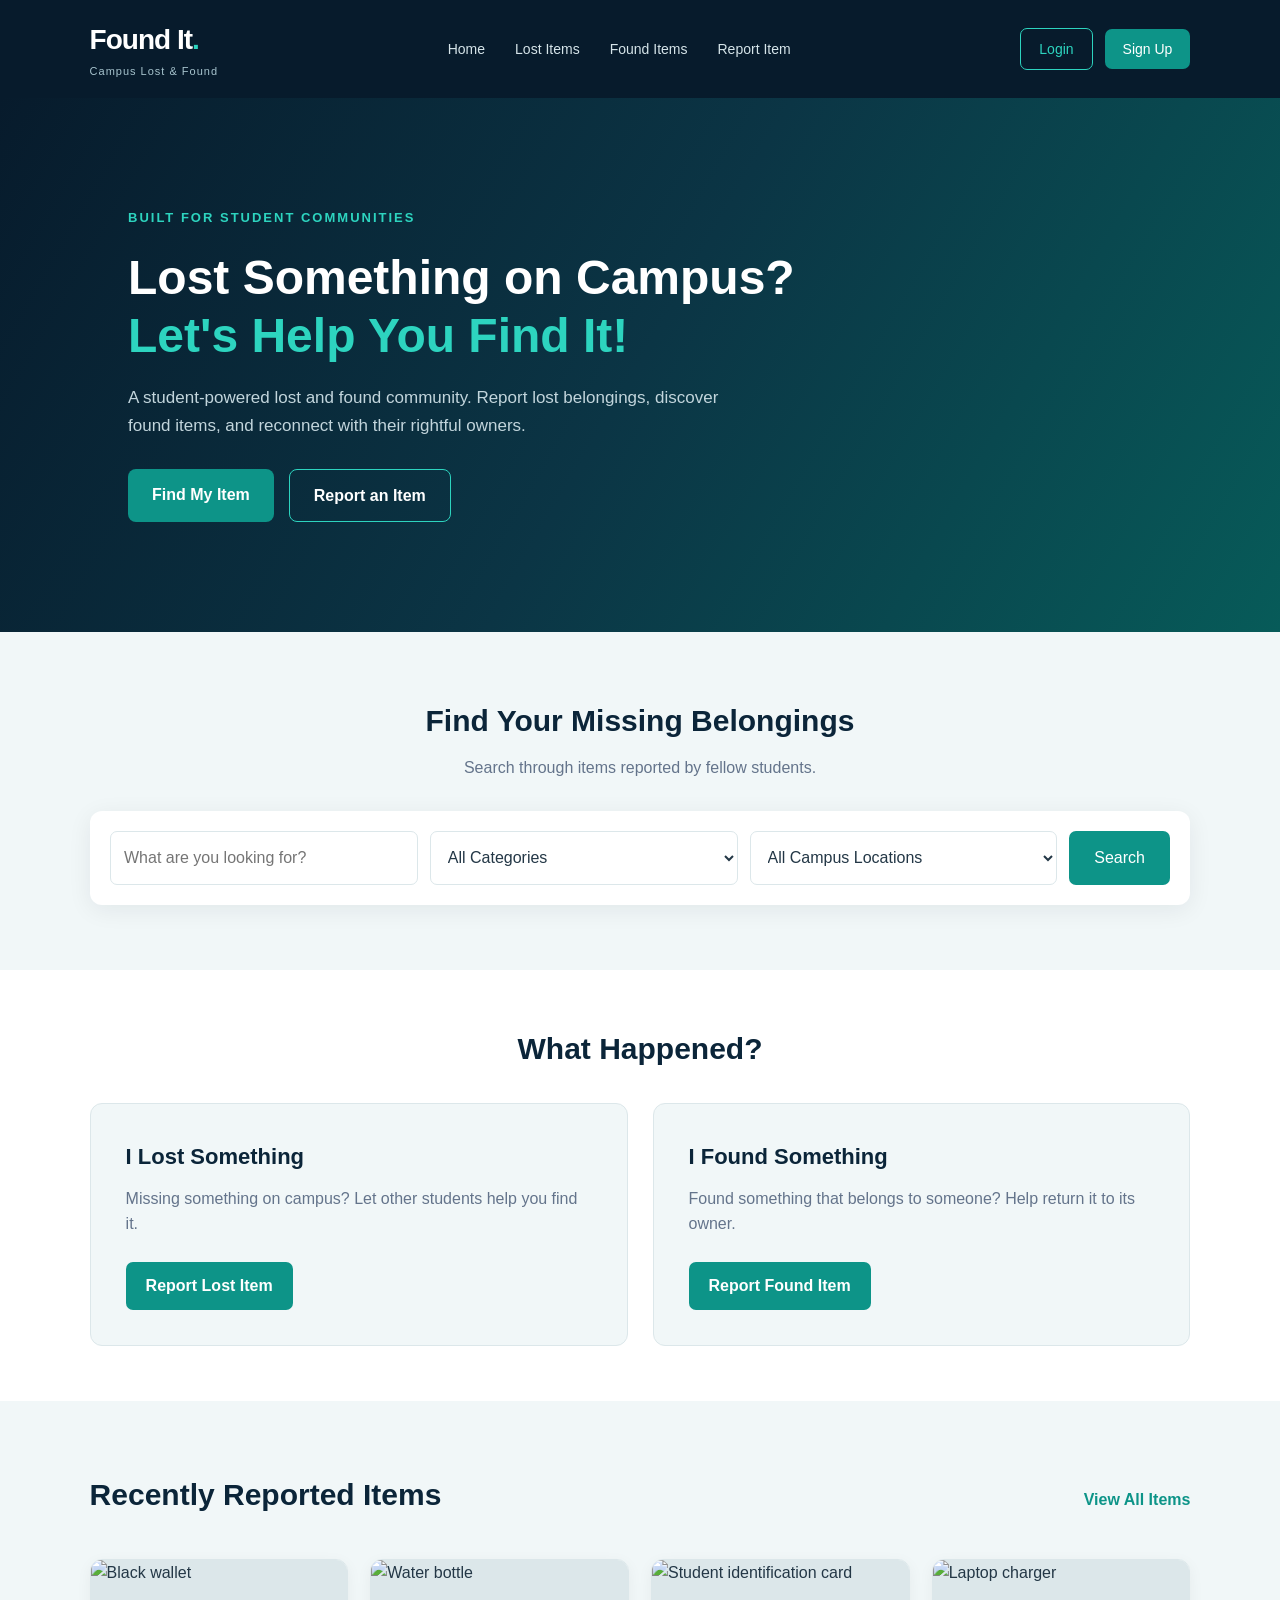
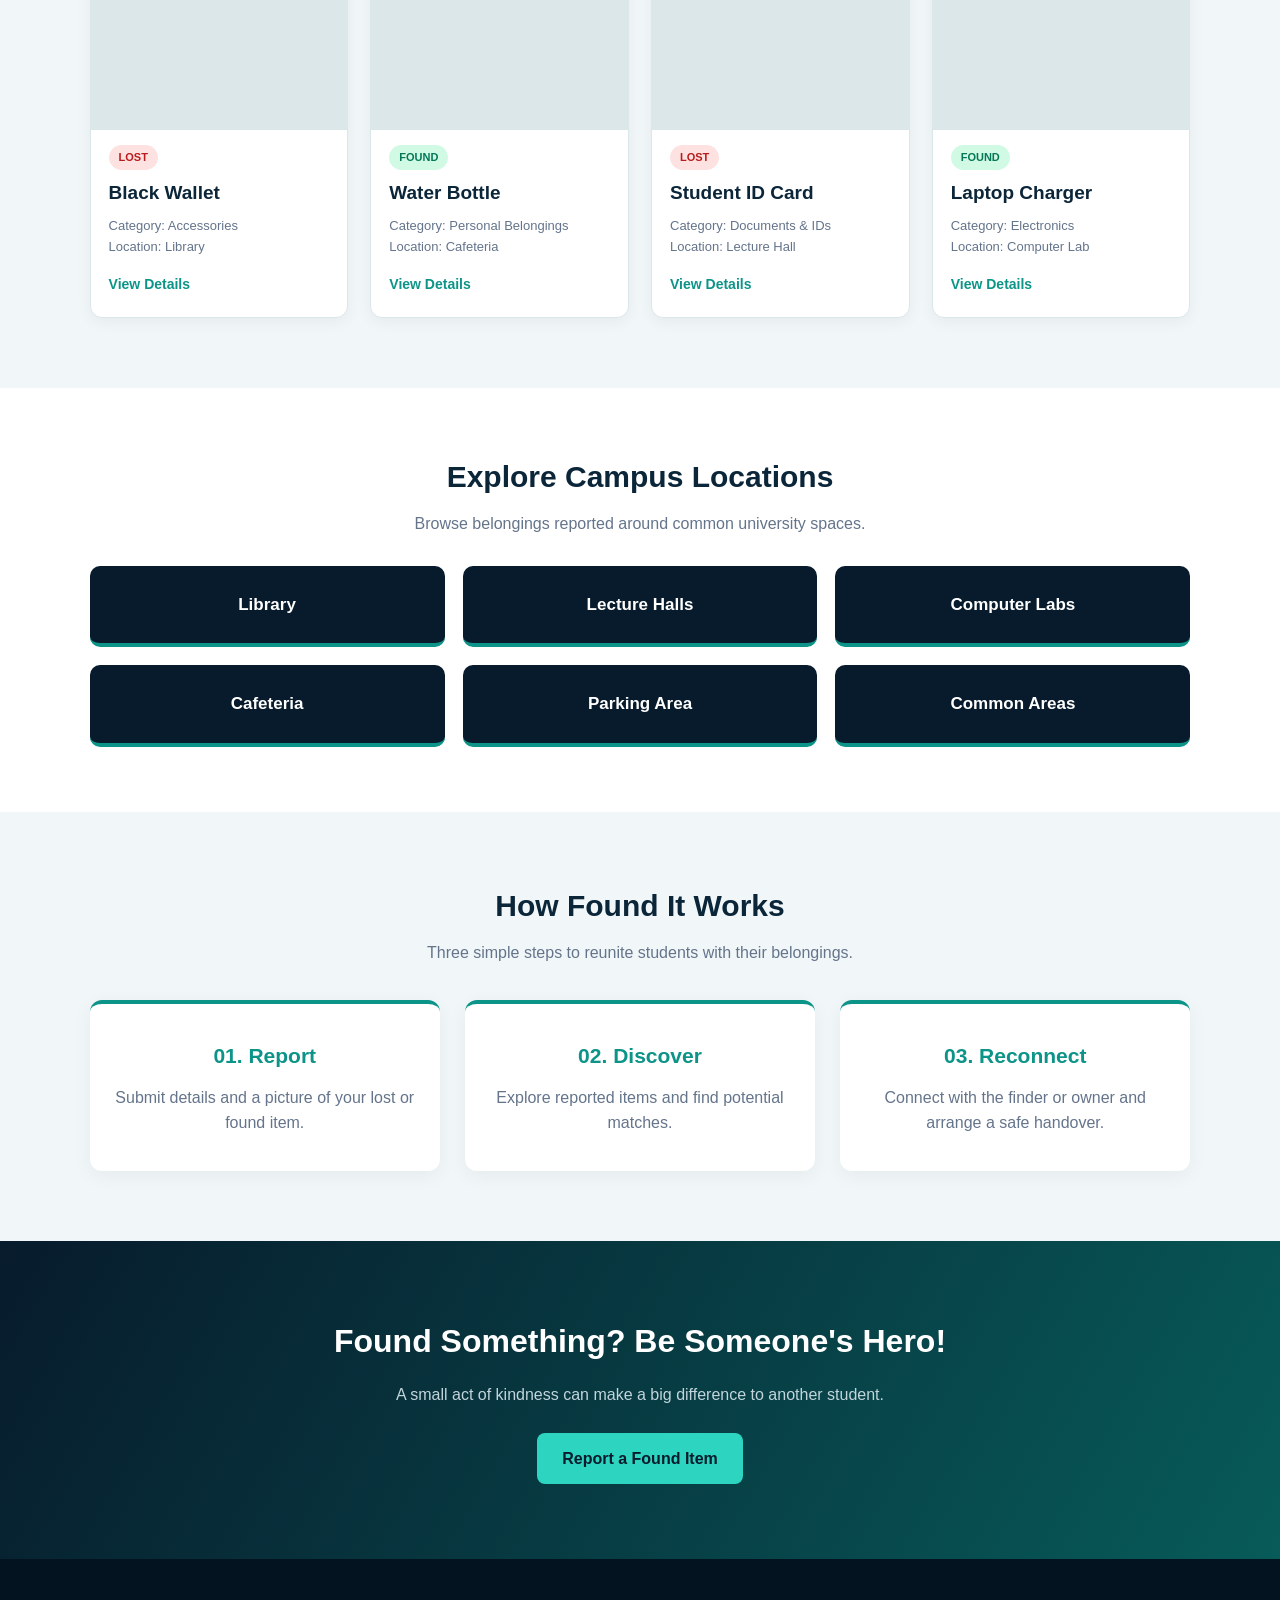
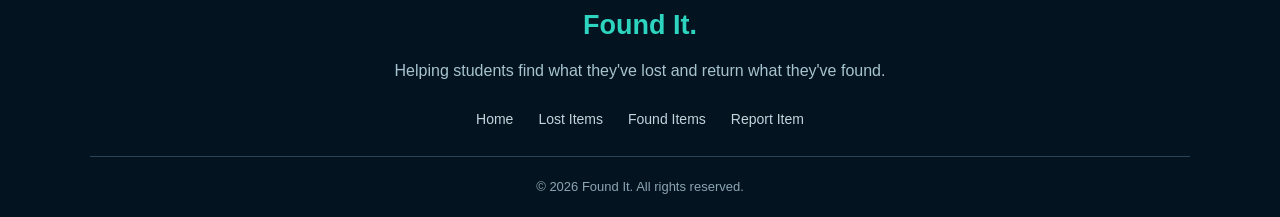
==== index.html @ b078bde7 "Create Found It homepage with HTML and CSS" ====
<!DOCTYPE html>
<html lang="en">
    <link rel="stylesheet" href="style.css">

<head>
    <meta charset="UTF-8">
    <meta name="viewport" content="width=device-width, initial-scale=1.0">

    <title>Found It | Campus Lost & Found</title>

    <meta name="description"
        content="A student-powered campus lost and found platform. Report lost belongings, discover found items, and reconnect with their owners.">

    <link rel="stylesheet" href="css/style.css">
</head>

<body>

    

    <header class="header">

        <div class="logo">
            <h1>Found It<span>.</span></h1>
            <p>Campus Lost & Found</p>
        </div>

        <nav class="navbar">
            <ul>
                <li><a href="index.html">Home</a></li>
                <li><a href="lost-items.html">Lost Items</a></li>
                <li><a href="found-items.html">Found Items</a></li>
                <li><a href="report-item.html">Report Item</a></li>
            </ul>
        </nav>

        <div class="auth-buttons">
            <a href="login.html">Login</a>
            <a href="login.html">Sign Up</a>
        </div>

    </header>



    <main>

        <!-- HERO SECTION -->

        <section class="hero">

            <div class="hero-content">

                <p class="hero-tagline">
                    BUILT FOR STUDENT COMMUNITIES
                </p>

                <h2>
                    Lost Something on Campus?
                    <span>Let's Help You Find It!</span>
                </h2>

                <p>
                    A student-powered lost and found community.
                    Report lost belongings, discover found items,
                    and reconnect with their rightful owners.
                </p>

                <div class="hero-buttons">

                    <a href="lost-items.html">
                        Find My Item
                    </a>

                    <a href="report-item.html">
                        Report an Item
                    </a>

                </div>

            </div>

        </section>


        <!-- === SEARCH SECTION =====-->

        <section class="search-section">

            <h2>Find Your Missing Belongings</h2>

            <p>
                Search through items reported by fellow students.
            </p>

            <form class="search-form">

                <input
                    type="text"
                    name="item"
                    placeholder="What are you looking for?"
                >

                <select name="category">

                    <option value="">All Categories</option>
                    <option value="electronics">Electronics</option>
                    <option value="documents">Documents & IDs</option>
                    <option value="accessories">Accessories</option>
                    <option value="books">Books & Stationery</option>
                    <option value="personal">Personal Belongings</option>
                    <option value="other">Other</option>

                </select>

                <select name="location">

                    <option value="">All Campus Locations</option>
                    <option value="library">Library</option>
                    <option value="classroom">Lecture Hall</option>
                    <option value="lab">Computer Lab</option>
                    <option value="cafeteria">Cafeteria</option>
                    <option value="parking">Parking Area</option>
                    <option value="other">Other</option>

                </select>

                <button type="submit">
                    Search
                </button>

            </form>

        </section>


        <!-- ========= ACTIONS ================= -->

        <section class="quick-actions">

            <h2>What Happened?</h2>

            <div class="action-container">

                <article class="action-card">

                    <h3>I Lost Something</h3>

                    <p>
                        Missing something on campus?
                        Let other students help you find it.
                    </p>

                    <a href="report-item.html?type=lost">
                        Report Lost Item
                    </a>

                </article>


                <article class="action-card">

                    <h3>I Found Something</h3>

                    <p>
                        Found something that belongs to someone?
                        Help return it to its owner.
                    </p>

                    <a href="report-item.html?type=found">
                        Report Found Item
                    </a>

                </article>

            </div>

        </section>


        <!-- ================= RECENT ITEMS ================= -->

        <section class="recent-items">

            <div class="section-heading">

                <h2>Recently Reported Items</h2>

                <a href="lost-items.html">
                    View All Items
                </a>

            </div>


            <div class="item-container">

                <!-- ITEM 1 -->

                <article class="item-card">

                    <img
                        src="images/wallet.jpg"
                        alt="Black wallet"
                    >

                    <p class="item-status lost">
                        LOST
                    </p>

                    <h3>Black Wallet</h3>

                    <p>Category: Accessories</p>

                    <p>Location: Library</p>

                    <a href="item-details.html">
                        View Details
                    </a>

                </article>


                <!-- ITEM 2 -->

                <article class="item-card">

                    <img
                        src="images/bottle.jpg"
                        alt="Water bottle"
                    >

                    <p class="item-status found">
                        FOUND
                    </p>

                    <h3>Water Bottle</h3>

                    <p>Category: Personal Belongings</p>

                    <p>Location: Cafeteria</p>

                    <a href="item-details.html">
                        View Details
                    </a>

                </article>


                <!-- ITEM 3 -->

                <article class="item-card">

                    <img
                        src="images/id-card.jpg"
                        alt="Student identification card"
                    >

                    <p class="item-status lost">
                        LOST
                    </p>

                    <h3>Student ID Card</h3>

                    <p>Category: Documents & IDs</p>

                    <p>Location: Lecture Hall</p>

                    <a href="item-details.html">
                        View Details
                    </a>

                </article>


                <!-- ITEM 4 -->

                <article class="item-card">

                    <img
                        src="images/charger.jpg"
                        alt="Laptop charger"
                    >

                    <p class="item-status found">
                        FOUND
                    </p>

                    <h3>Laptop Charger</h3>

                    <p>Category: Electronics</p>

                    <p>Location: Computer Lab</p>

                    <a href="item-details.html">
                        View Details
                    </a>

                </article>

            </div>

        </section>


        <!-- ================= CAMPUS LOCATIONS ================= -->

        <section class="campus-locations">

            <h2>Explore Campus Locations</h2>

            <p>
                Browse belongings reported around common
                university spaces.
            </p>

            <div class="location-container">

                <article>
                    <h3>Library</h3>
                </article>

                <article>
                    <h3>Lecture Halls</h3>
                </article>

                <article>
                    <h3>Computer Labs</h3>
                </article>

                <article>
                    <h3>Cafeteria</h3>
                </article>

                <article>
                    <h3>Parking Area</h3>
                </article>

                <article>
                    <h3>Common Areas</h3>
                </article>

            </div>

        </section>


    

        <section class="how-it-works">

            <h2>How Found It Works</h2>

            <p>
                Three simple steps to reunite students
                with their belongings.
            </p>

            <div class="steps-container">

                <article class="step">

                    <h3>01. Report</h3>

                    <p>
                        Submit details and a picture
                        of your lost or found item.
                    </p>

                </article>


                <article class="step">

                    <h3>02. Discover</h3>

                    <p>
                        Explore reported items and
                        find potential matches.
                    </p>

                </article>


                <article class="step">

                    <h3>03. Reconnect</h3>

                    <p>
                        Connect with the finder or owner
                        and arrange a safe handover.
                    </p>

                </article>

            </div>

        </section>


        <!-- ================= CALL TO ACTION ================= -->

        <section class="cta">

            <h2>Found Something? Be Someone's Hero!</h2>

            <p>
                A small act of kindness can make
                a big difference to another student.
            </p>

            <a href="report-item.html?type=found">
                Report a Found Item
            </a>

        </section>

    </main>


    <!-- ================= FOOTER ================= -->

    <footer class="footer">

        <div class="footer-content">

            <h2>Found It.</h2>

            <p>
                Helping students find what they've lost
                and return what they've found.
            </p>

        </div>

        <div class="footer-links">

            <a href="index.html">Home</a>
            <a href="lost-items.html">Lost Items</a>
            <a href="found-items.html">Found Items</a>
            <a href="report-item.html">Report Item</a>

        </div>

        <p class="copyright">
            &copy; 2026 Found It. All rights reserved.
        </p>

    </footer>


</body>
</html>
---- style.css ----
* {
    margin: 0;
    padding: 0;
    box-sizing: border-box;
}

/*here i define the varaibles i will use*/

:root {
    --midnight: #071B2C;
    --navy: #0B2539;
    --teal: #0D9488;
    --teal-light: #2DD4BF;
    --background: #F1F7F8;
    --white: #FFFFFF;
    --text: #233746;
    --muted: #64748B;
    --border: #DCE7EA;
}

html {
    scroll-behavior: smooth;
}

body {
    font-family: Arial, Helvetica, sans-serif;
    background-color: var(--background);
    color: var(--text);
    line-height: 1.6;
}

a {
    text-decoration: none;
    color: inherit;
}

button,
input,
select {
    font: inherit;
}

button,
a {
    transition: 0.3s ease;
}


/* ==============================
   2. HEADER
================================ */

.header {
    background-color: var(--midnight);
    color: var(--white);

    display: flex;
    justify-content: space-between;
    align-items: center;

    padding: 18px 7%;
    gap: 25px;
}

.logo h1 {
    font-size: 28px;
    font-weight: 800;
    letter-spacing: -1px;
}

.logo h1 span {
    color: var(--teal-light);
}

.logo p {
    font-size: 11px;
    color: #A7C4CE;
    letter-spacing: 1px;
}

.navbar ul {
    display: flex;
    list-style: none;
    gap: 30px;
}

.navbar a {
    color: #D5E4E9;
    font-size: 14px;
}

.navbar a:hover {
    color: var(--teal-light);
}

.auth-buttons {
    display: flex;
    gap: 12px;
    align-items: center;
}

.auth-buttons a {
    padding: 9px 18px;
    border-radius: 7px;
    font-size: 14px;
}

.auth-buttons a:first-child {
    border: 1px solid var(--teal-light);
    color: var(--teal-light);
}

.auth-buttons a:last-child {
    background-color: var(--teal);
    color: var(--white);
}

.auth-buttons a:hover {
    transform: translateY(-2px);
}


/* ==============================
   3. HERO SECTION
================================ */

.hero {
    background: linear-gradient(
        120deg,
        #071B2C,
        #0B3545,
        #075B59
    );

    color: var(--white);

    padding: 110px 10%;
    min-height: 470px;

    display: flex;
    align-items: center;
}

.hero-content {
    max-width: 750px;
}

.hero-tagline {
    color: var(--teal-light);
    font-size: 13px;
    font-weight: bold;
    letter-spacing: 2px;
    margin-bottom: 20px;
}

.hero h2 {
    font-size: 48px;
    line-height: 1.2;
    margin-bottom: 20px;
}

.hero h2 span {
    color: var(--teal-light);
    display: block;
}

.hero-content > p:not(.hero-tagline) {
    color: #C2D5DC;
    font-size: 17px;
    max-width: 600px;
    margin-bottom: 30px;
}

.hero-buttons {
    display: flex;
    gap: 15px;
    flex-wrap: wrap;
}

.hero-buttons a {
    padding: 13px 24px;
    border-radius: 8px;
    font-weight: bold;
}

.hero-buttons a:first-child {
    background-color: var(--teal);
    color: var(--white);
}

.hero-buttons a:last-child {
    border: 1px solid var(--teal-light);
    color: var(--white);
}

.hero-buttons a:hover {
    transform: translateY(-3px);
}


/* ==============================
   4. SEARCH SECTION
================================ */

.search-section {
    padding: 65px 7%;
    text-align: center;
}

.search-section h2,
.quick-actions h2,
.recent-items h2,
.campus-locations h2,
.how-it-works h2 {
    color: var(--navy);
    font-size: 30px;
    margin-bottom: 10px;
}

.search-section > p,
.campus-locations > p,
.how-it-works > p {
    color: var(--muted);
    margin-bottom: 30px;
}

.search-form {
    background-color: var(--white);
    padding: 20px;

    border-radius: 12px;
    box-shadow: 0 5px 25px rgba(7, 27, 44, 0.07);

    display: flex;
    gap: 12px;
    max-width: 1100px;
    margin: auto;
}

.search-form input,
.search-form select {
    flex: 1;
    min-width: 0;
    padding: 13px;
    border: 1px solid var(--border);
    border-radius: 7px;
    outline: none;
    background-color: var(--white);
    color: var(--text);
}

.search-form input:focus,
.search-form select:focus {
    border-color: var(--teal);
}

.search-form button {
    background-color: var(--teal);
    color: var(--white);
    border: none;
    padding: 13px 25px;
    border-radius: 7px;
    cursor: pointer;
}

.search-form button:hover {
    background-color: #08766E;
}


/* ==============================
   5. QUICK ACTIONS
================================ */

.quick-actions {
    padding: 55px 7%;
    text-align: center;
    background-color: var(--white);
}

.action-container {
    display: grid;
    grid-template-columns: repeat(2, 1fr);
    gap: 25px;
    margin-top: 30px;
}

.action-card {
    background-color: #F1F7F8;
    border: 1px solid var(--border);
    border-radius: 12px;
    padding: 35px;
    text-align: left;
}

.action-card h3 {
    color: var(--navy);
    font-size: 22px;
    margin-bottom: 12px;
}

.action-card p {
    color: var(--muted);
    margin-bottom: 25px;
}

.action-card a {
    display: inline-block;
    background-color: var(--teal);
    color: var(--white);
    padding: 11px 20px;
    border-radius: 7px;
    font-weight: bold;
}

.action-card a:hover {
    background-color: #08766E;
}


/* ==============================
   6. RECENT ITEMS
================================ */

.recent-items {
    padding: 70px 7%;
}

.section-heading {
    display: flex;
    justify-content: space-between;
    align-items: center;
    margin-bottom: 30px;
    gap: 15px;
}

.section-heading a {
    color: var(--teal);
    font-weight: bold;
}

.section-heading a:hover {
    color: var(--navy);
}

.item-container {
    display: grid;
    grid-template-columns: repeat(4, 1fr);
    gap: 22px;
}

.item-card {
    background-color: var(--white);
    border-radius: 12px;
    overflow: hidden;

    border: 1px solid var(--border);
    box-shadow: 0 4px 15px rgba(7, 27, 44, 0.05);

    padding-bottom: 20px;
    transition: 0.3s ease;
}

.item-card:hover {
    transform: translateY(-6px);
    box-shadow: 0 10px 25px rgba(7, 27, 44, 0.12);
}

.item-card img {
    width: 100%;
    height: 170px;
    object-fit: cover;
    display: block;
    background-color: #DCE7EA;
}

.item-card h3 {
    color: var(--navy);
    font-size: 19px;
    padding: 0 18px;
    margin: 8px 0;
}

.item-card > p:not(.item-status) {
    color: var(--muted);
    font-size: 13px;
    padding: 0 18px;
}

.item-status {
    display: inline-block;
    font-size: 11px;
    font-weight: bold;
    margin: 15px 18px 0;
    padding: 4px 10px;
    border-radius: 20px;
}

.lost {
    color: #B91C1C;
    background-color: #FEE2E2;
}

.found {
    color: #047857;
    background-color: #D1FAE5;
}

.item-card > a {
    display: inline-block;
    margin: 15px 18px 0;
    color: var(--teal);
    font-weight: bold;
    font-size: 14px;
}

.item-card > a:hover {
    color: var(--navy);
}


/* ==============================
   7. CAMPUS LOCATIONS
================================ */

.campus-locations {
    background-color: var(--white);
    padding: 65px 7%;
    text-align: center;
}

.location-container {
    display: grid;
    grid-template-columns: repeat(3, 1fr);
    gap: 18px;
}

.location-container article {
    background-color: var(--midnight);
    color: var(--white);
    padding: 25px;
    border-radius: 10px;
    border-bottom: 4px solid var(--teal);
    transition: 0.3s ease;
}

.location-container article:hover {
    transform: translateY(-5px);
    background-color: var(--navy);
}

.location-container h3 {
    font-size: 17px;
}


/* ==============================
   8. HOW IT WORKS
================================ */

.how-it-works {
    padding: 70px 7%;
    text-align: center;
}

.steps-container {
    display: grid;
    grid-template-columns: repeat(3, 1fr);
    gap: 25px;
    margin-top: 35px;
}

.step {
    background-color: var(--white);
    padding: 35px 25px;
    border-radius: 12px;
    border-top: 4px solid var(--teal);
    box-shadow: 0 5px 20px rgba(7, 27, 44, 0.05);
}

.step h3 {
    color: var(--teal);
    font-size: 21px;
    margin-bottom: 12px;
}

.step p {
    color: var(--muted);
}


/* ==============================
   9. CALL TO ACTION
================================ */

.cta {
    background: linear-gradient(
        120deg,
        var(--midnight),
        #075B59
    );

    color: var(--white);
    padding: 75px 7%;
    text-align: center;
}

.cta h2 {
    font-size: 32px;
    margin-bottom: 15px;
}

.cta p {
    color: #C2D5DC;
    margin-bottom: 25px;
}

.cta a {
    display: inline-block;
    background-color: var(--teal-light);
    color: var(--midnight);
    font-weight: bold;
    padding: 13px 25px;
    border-radius: 8px;
}

.cta a:hover {
    background-color: var(--white);
    transform: translateY(-3px);
}


/* ==============================
   10. FOOTER
================================ */

.footer {
    background-color: #041320;
    color: var(--white);
    padding: 45px 7% 20px;
    text-align: center;
}

.footer-content h2 {
    color: var(--teal-light);
    font-size: 27px;
    margin-bottom: 10px;
}

.footer-content p {
    color: #A7C4CE;
}

.footer-links {
    display: flex;
    justify-content: center;
    flex-wrap: wrap;
    gap: 25px;
    margin: 25px 0;
}

.footer-links a {
    color: #C2D5DC;
    font-size: 14px;
}

.footer-links a:hover {
    color: var(--teal-light);
}

.copyright {
    border-top: 1px solid #254457;
    padding-top: 20px;
    color: #8CA5B1;
    font-size: 13px;
}


/* ==============================
   11. RESPONSIVE DESIGN
================================ */

@media (max-width: 1000px) {

    .header {
        flex-wrap: wrap;
    }

    .item-container {
        grid-template-columns: repeat(2, 1fr);
    }

    .search-form {
        flex-wrap: wrap;
    }

    .search-form input,
    .search-form select {
        flex-basis: 40%;
    }
}

@media (max-width: 650px) {

    .header {
        flex-direction: column;
        text-align: center;
    }

    .navbar ul {
        flex-wrap: wrap;
        justify-content: center;
        gap: 15px;
    }

    .hero {
        padding: 75px 7%;
    }

    .hero h2 {
        font-size: 34px;
    }

    .search-form {
        flex-direction: column;
    }

    .search-form input,
    .search-form select {
        width: 100%;
    }

    .action-container,
    .item-container,
    .location-container,
    .steps-container {
        grid-template-columns: 1fr;
    }

    .section-heading {
        flex-direction: column;
        align-items: flex-start;
    }

    .cta h2 {
        font-size: 25px;
    }

}
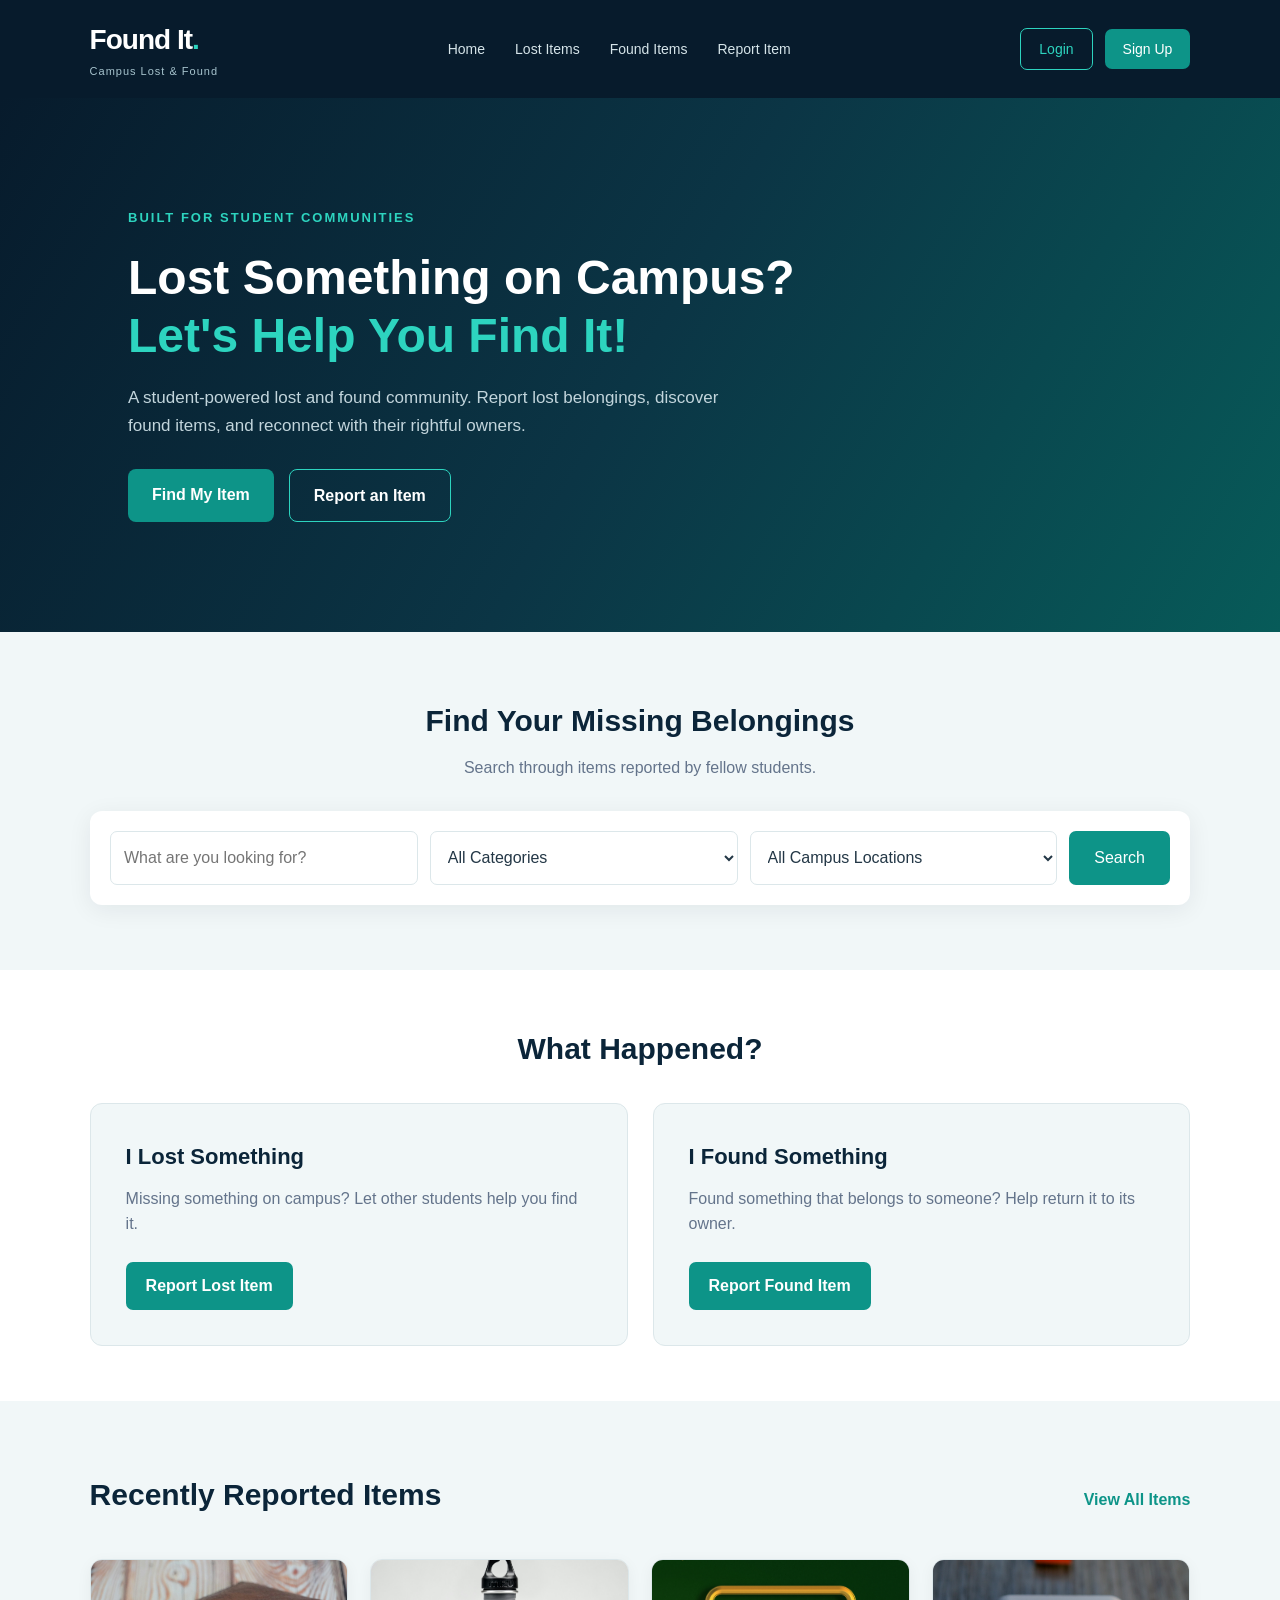
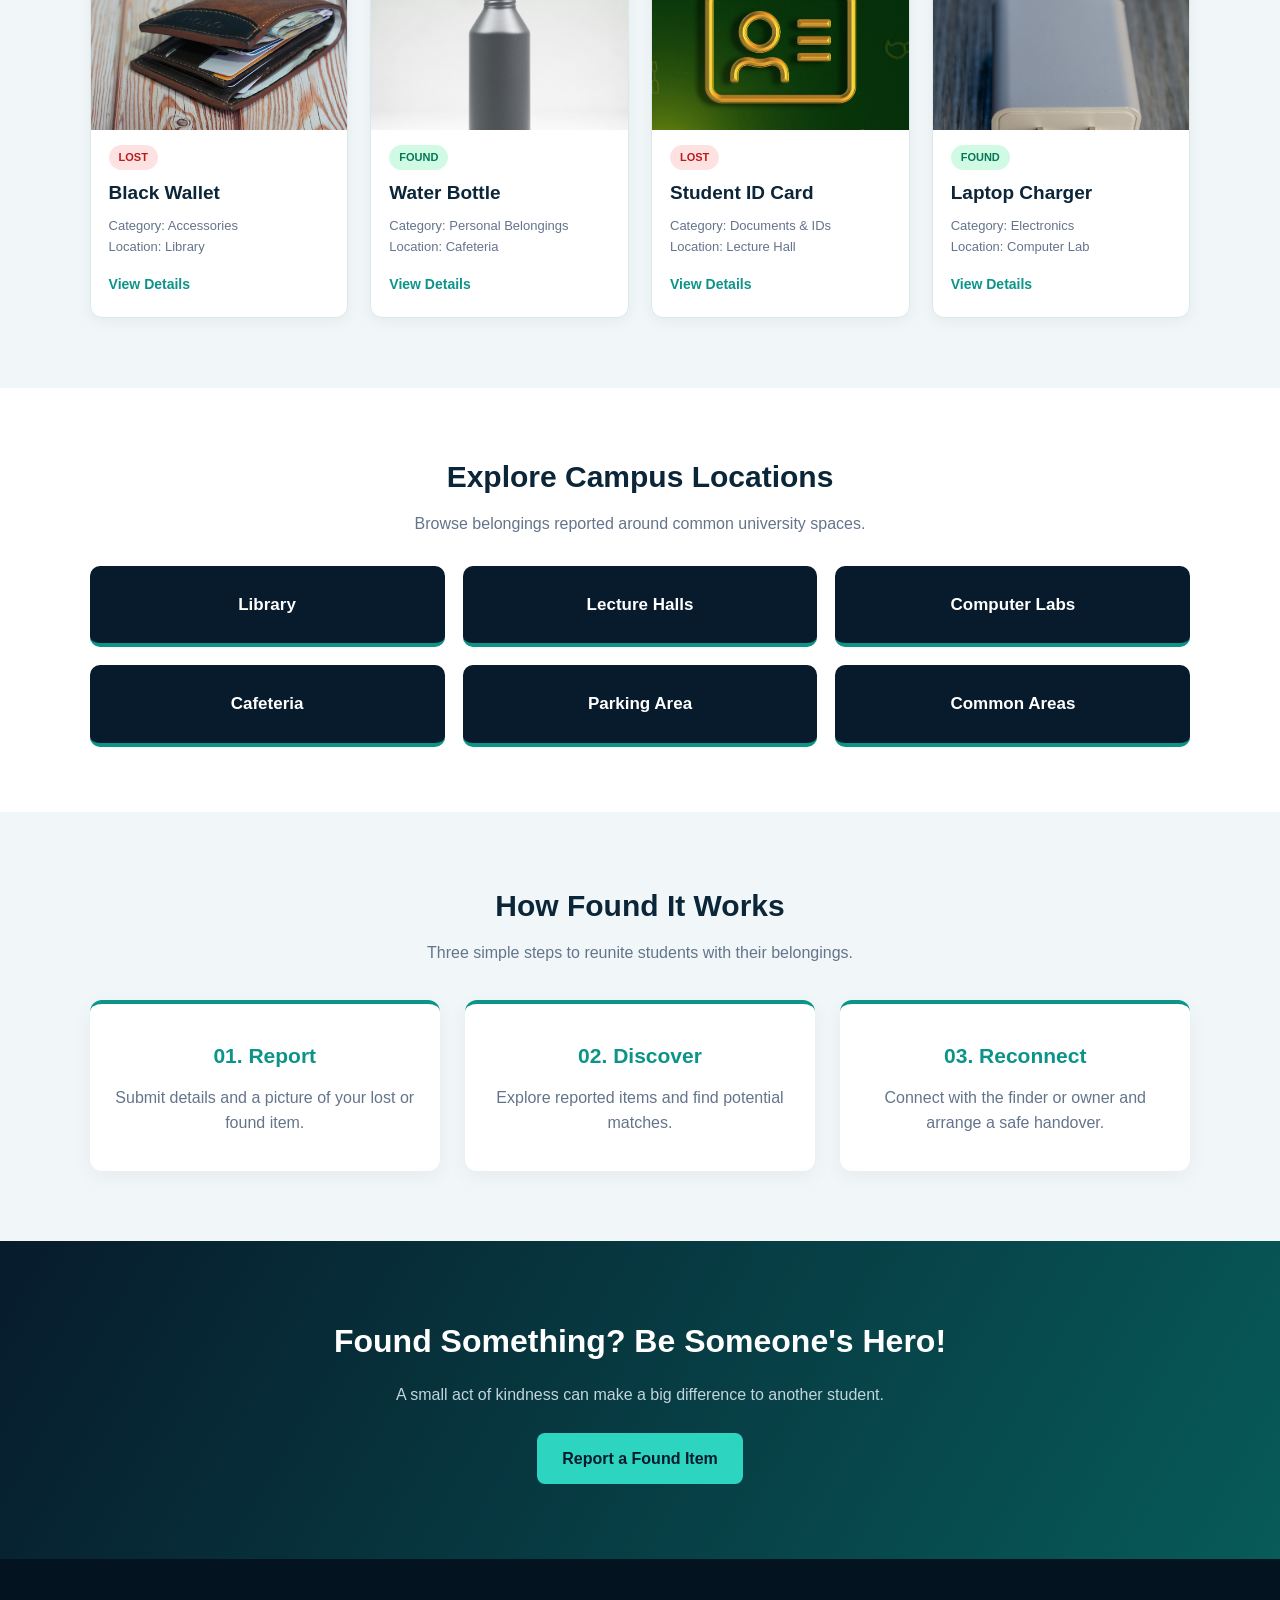
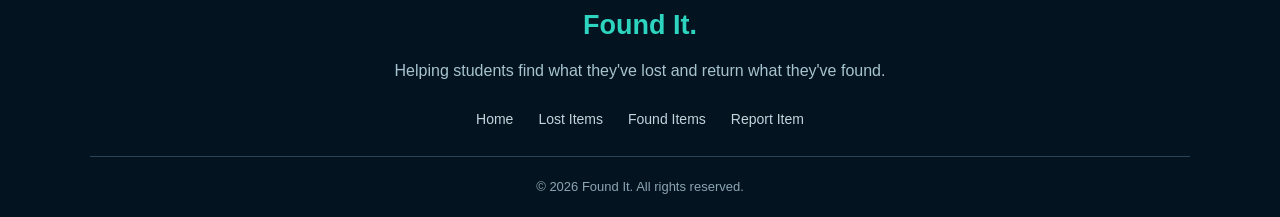
==== commit 086c5d38: "Update homepage HTML" ====
--- a/index.html
+++ b/index.html
@@ -37,7 +37,7 @@
 
         <div class="auth-buttons">
             <a href="login.html">Login</a>
-            <a href="login.html">Sign Up</a>
+            <a href="signup.html">Sign Up</a>
         </div>
 
     </header>
--- a/style.css
+++ b/style.css
@@ -1,4 +1,3 @@
-
 * {
     margin: 0;
     padding: 0;
@@ -647,4 +646,4 @@
         font-size: 25px;
     }
 
-}
+}
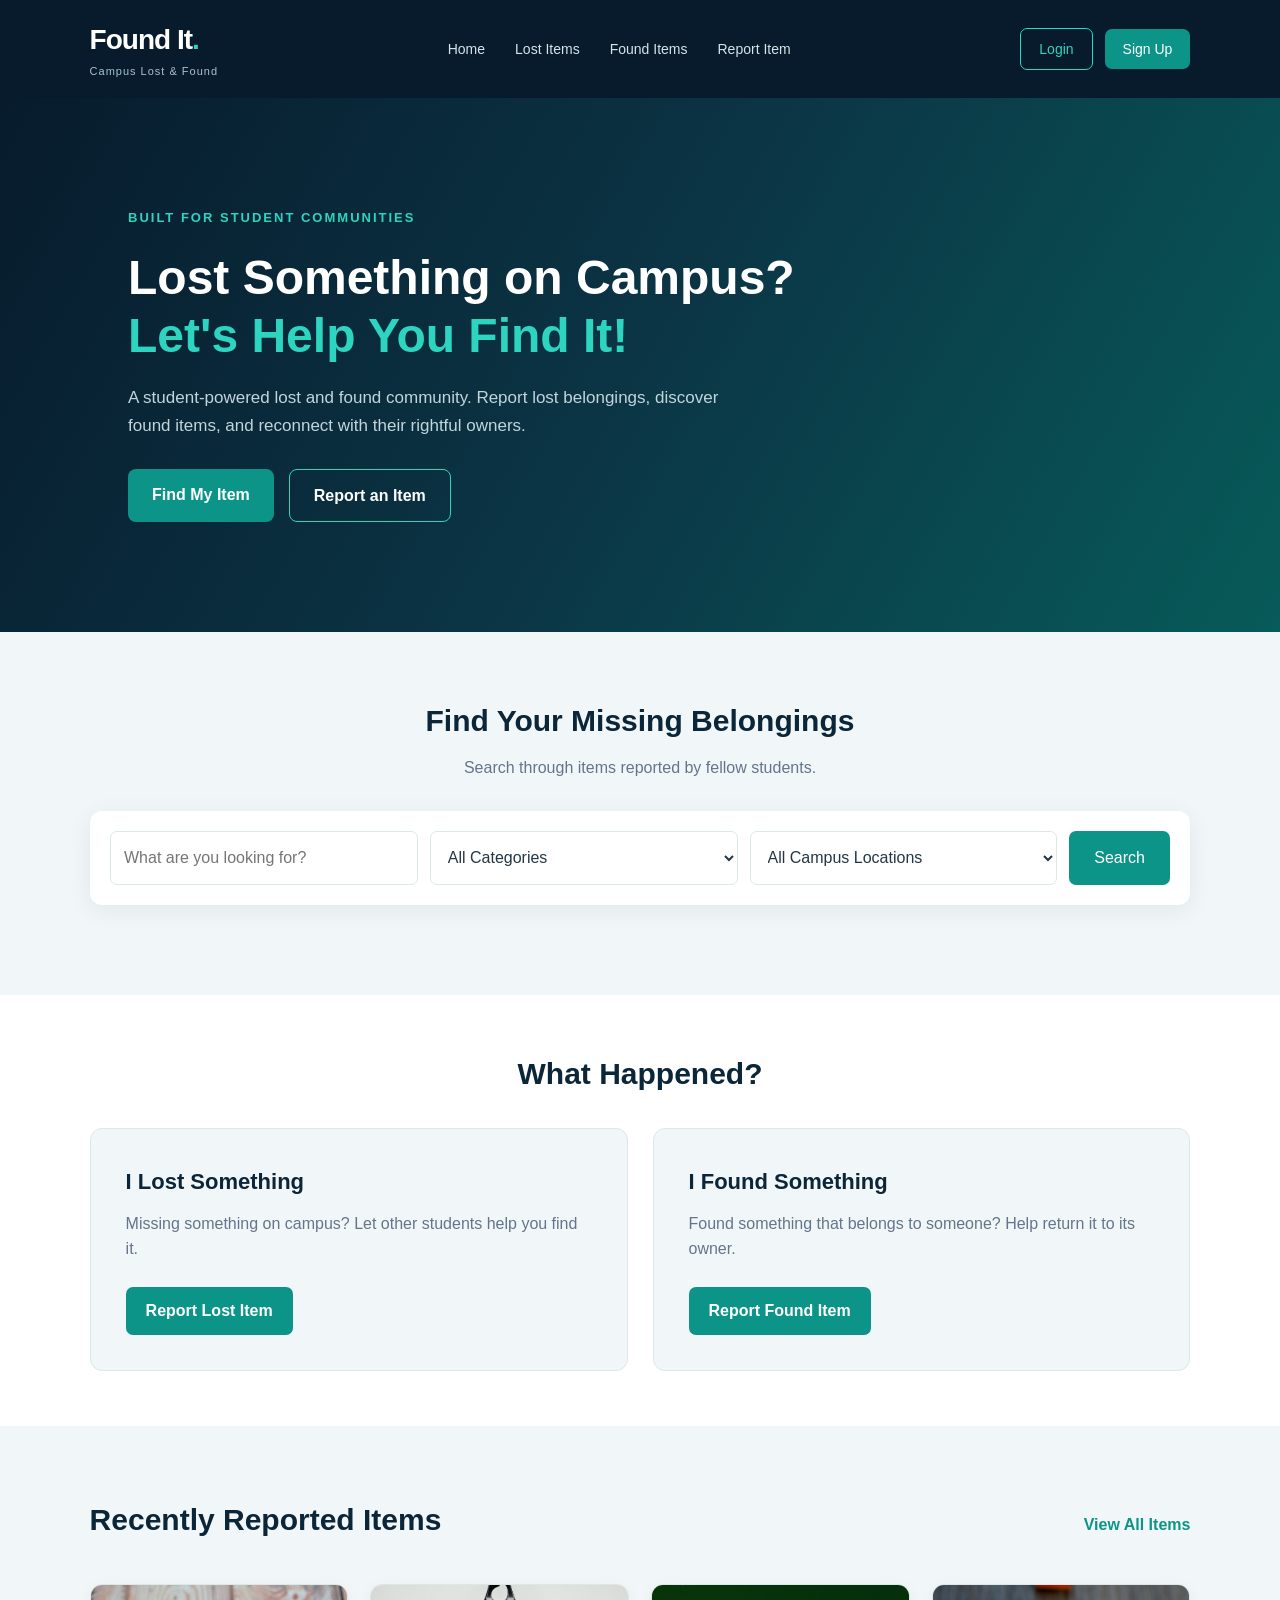
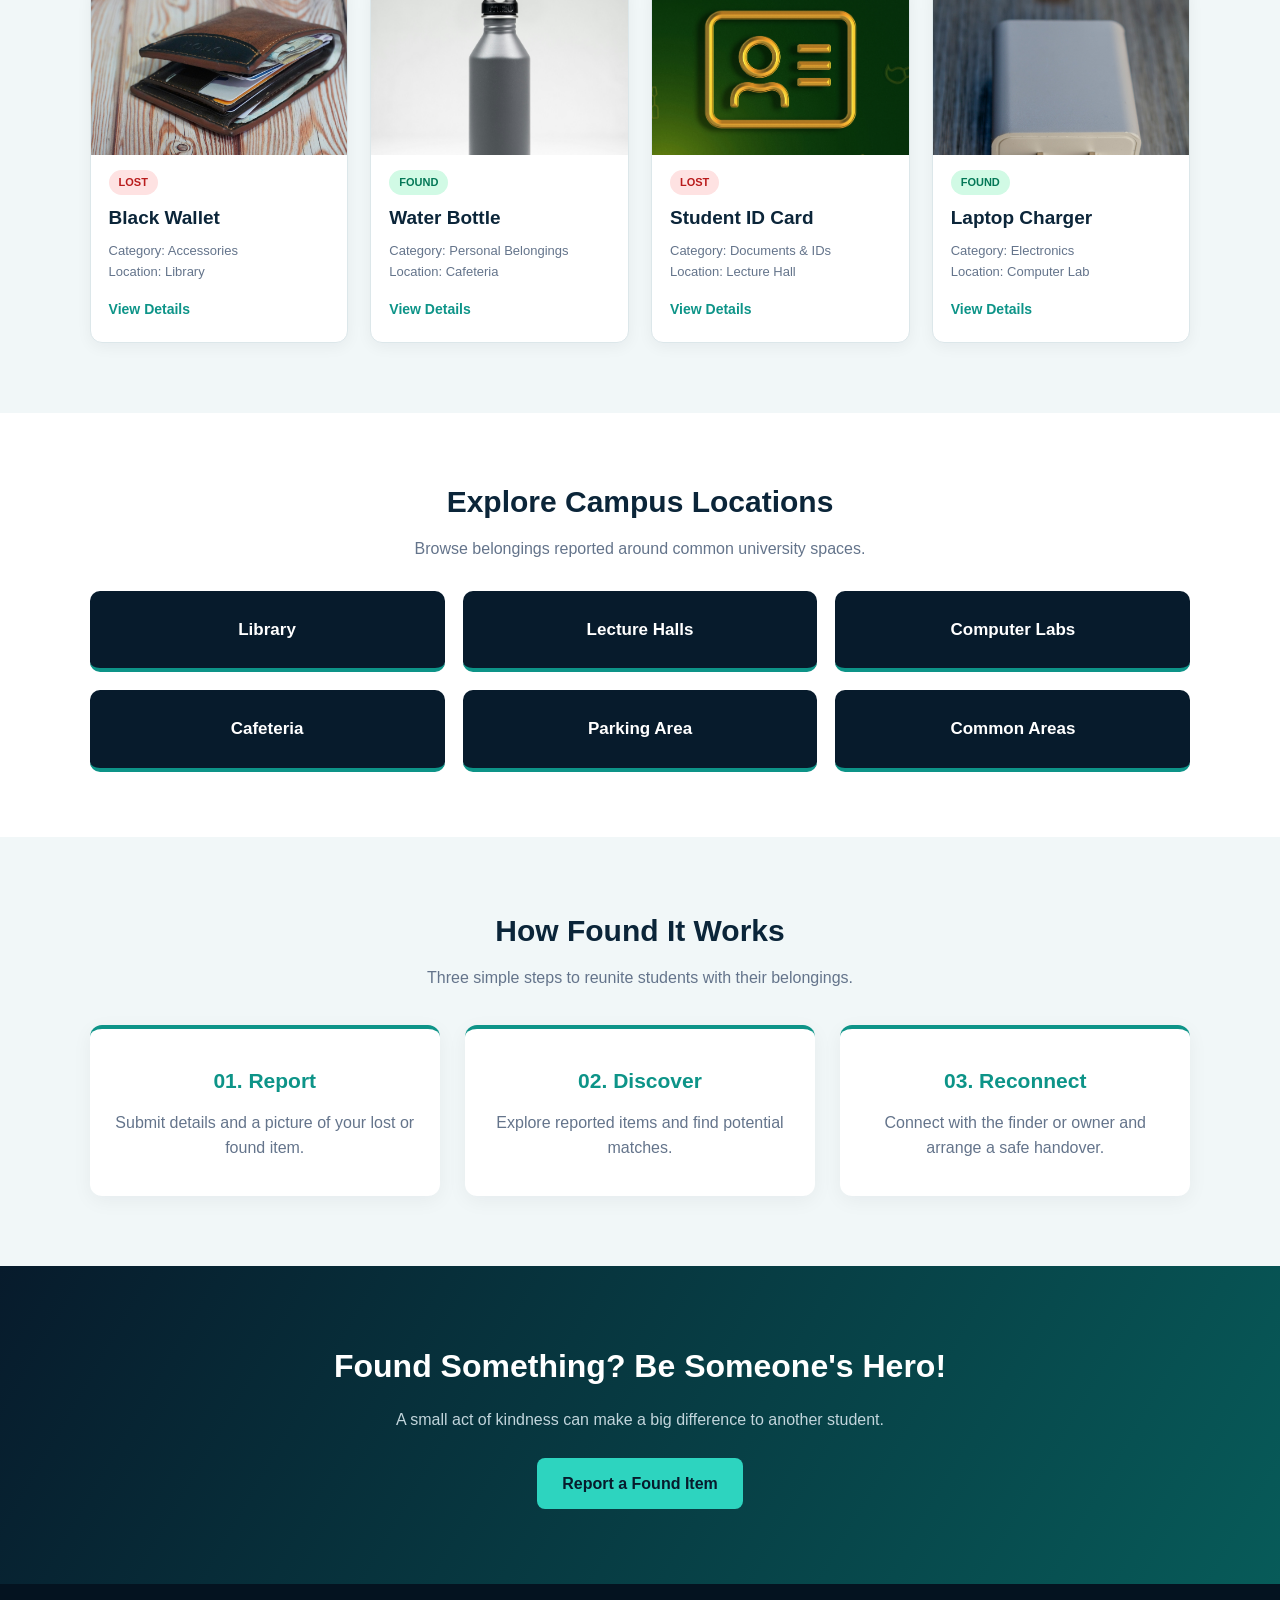
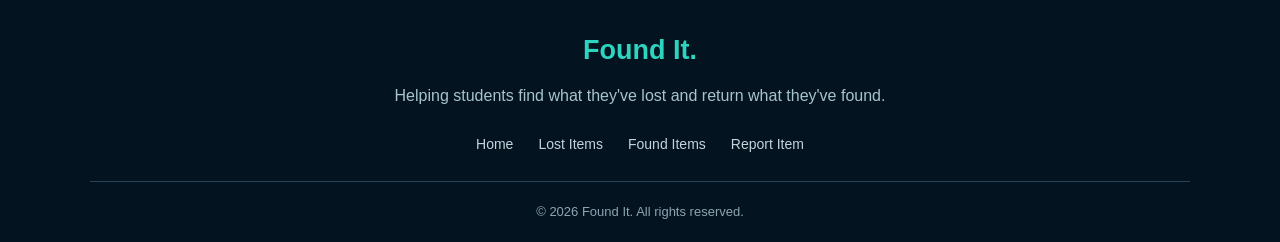
==== commit 4e94ba72: "Update project files" ====
--- a/index.html
+++ b/index.html
@@ -1,4 +1,3 @@
-
 <!DOCTYPE html>
 <html lang="en">
     <link rel="stylesheet" href="style.css">
@@ -12,12 +11,11 @@
     <meta name="description"
         content="A student-powered campus lost and found platform. Report lost belongings, discover found items, and reconnect with their owners.">
 
-    <link rel="stylesheet" href="css/style.css">
+    <link rel="stylesheet" href="style.css">
 </head>
 
 <body>
 
-    
 
     <header class="header">
 
@@ -69,7 +67,7 @@
 
                 <div class="hero-buttons">
 
-                    <a href="lost-items.html">
+                    <a href="#search" id="findItemButton">
                         Find My Item
                     </a>
 
@@ -86,7 +84,7 @@
 
         <!-- === SEARCH SECTION =====-->
 
-        <section class="search-section">
+       <section class="search-section" id="search">
 
             <h2>Find Your Missing Belongings</h2>
 
@@ -94,7 +92,7 @@
                 Search through items reported by fellow students.
             </p>
 
-            <form class="search-form">
+           <form class="search-form" id="searchForm">
 
                 <input
                     type="text"
@@ -131,7 +129,7 @@
                 </button>
 
             </form>
-
+<div id="searchResults" class="search-results" aria-live="polite"></div>
         </section>
 
 
@@ -152,7 +150,7 @@
                         Let other students help you find it.
                     </p>
 
-                    <a href="report-item.html?type=lost">
+                    <a href="lost-items.html">
                         Report Lost Item
                     </a>
 
@@ -449,6 +447,6 @@
 
     </footer>
 
-
+<script type="module" src="js/search.js"></script>
 </body>
-</html>
+</html>
--- a/style.css
+++ b/style.css
@@ -646,4 +646,62 @@
         font-size: 25px;
     }
 
+}
+
+/* ==============================
+   SEARCH RESULTS (home page)
+================================ */
+
+.search-section {
+    scroll-margin-top: 20px;
+}
+
+.search-results {
+    max-width: 1100px;
+    margin: 25px auto 0;
+    text-align: left;
+}
+
+.search-count {
+    color: var(--navy);
+    margin-bottom: 15px;
+}
+
+.search-grid {
+    display: grid;
+    grid-template-columns: repeat(auto-fill, minmax(230px, 1fr));
+    gap: 22px;
+}
+
+.search-message {
+    background-color: var(--white);
+    border: 1px solid var(--border);
+    border-radius: 12px;
+    padding: 28px;
+    text-align: center;
+}
+
+.search-message h3 {
+    color: var(--navy);
+    margin-bottom: 6px;
+}
+
+.search-message p {
+    color: var(--muted);
+}
+
+.search-message-links {
+    display: flex;
+    justify-content: center;
+    gap: 18px;
+    margin-top: 16px;
+}
+
+.search-message-links a {
+    color: var(--teal);
+    font-weight: bold;
+}
+
+.search-message-links a:hover {
+    color: var(--navy);
 }
--- a/style.css
+++ b/style.css
@@ -646,4 +646,62 @@
         font-size: 25px;
     }
 
+}
+
+/* ==============================
+   SEARCH RESULTS (home page)
+================================ */
+
+.search-section {
+    scroll-margin-top: 20px;
+}
+
+.search-results {
+    max-width: 1100px;
+    margin: 25px auto 0;
+    text-align: left;
+}
+
+.search-count {
+    color: var(--navy);
+    margin-bottom: 15px;
+}
+
+.search-grid {
+    display: grid;
+    grid-template-columns: repeat(auto-fill, minmax(230px, 1fr));
+    gap: 22px;
+}
+
+.search-message {
+    background-color: var(--white);
+    border: 1px solid var(--border);
+    border-radius: 12px;
+    padding: 28px;
+    text-align: center;
+}
+
+.search-message h3 {
+    color: var(--navy);
+    margin-bottom: 6px;
+}
+
+.search-message p {
+    color: var(--muted);
+}
+
+.search-message-links {
+    display: flex;
+    justify-content: center;
+    gap: 18px;
+    margin-top: 16px;
+}
+
+.search-message-links a {
+    color: var(--teal);
+    font-weight: bold;
+}
+
+.search-message-links a:hover {
+    color: var(--navy);
 }
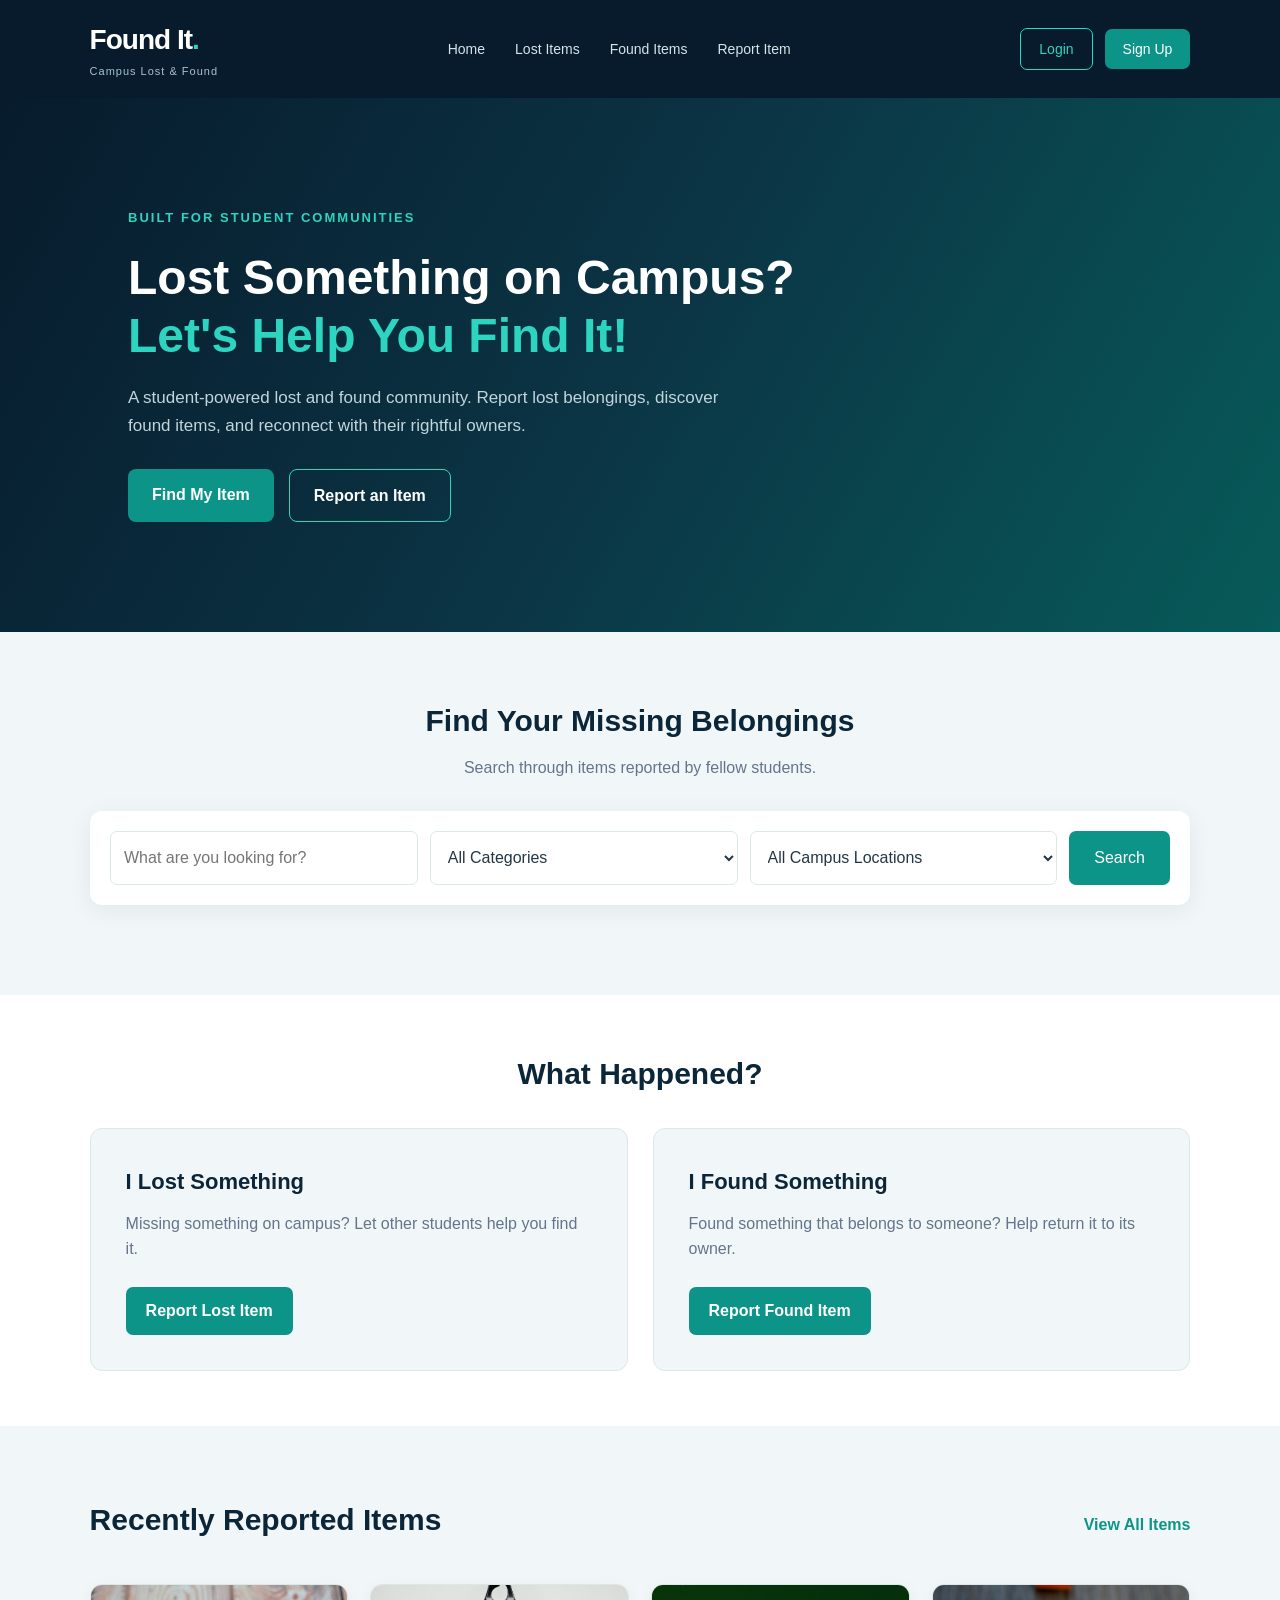
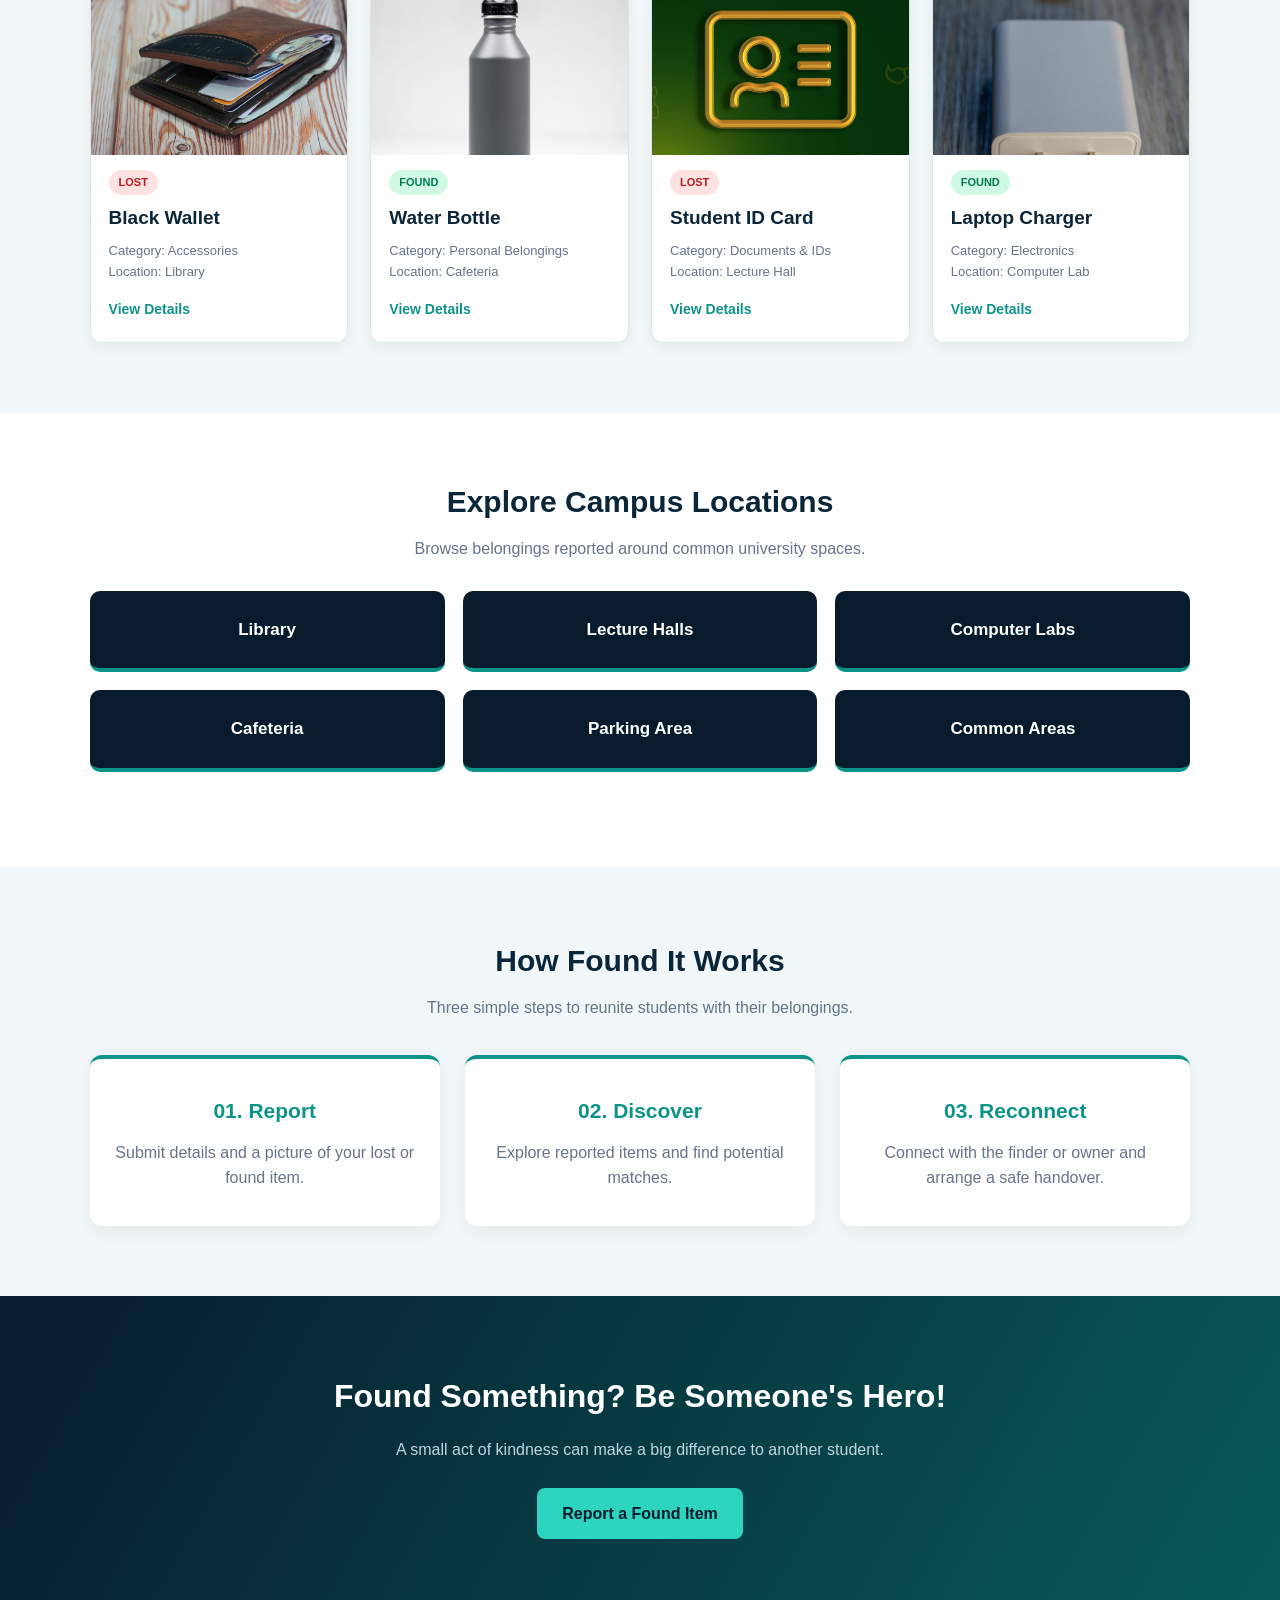
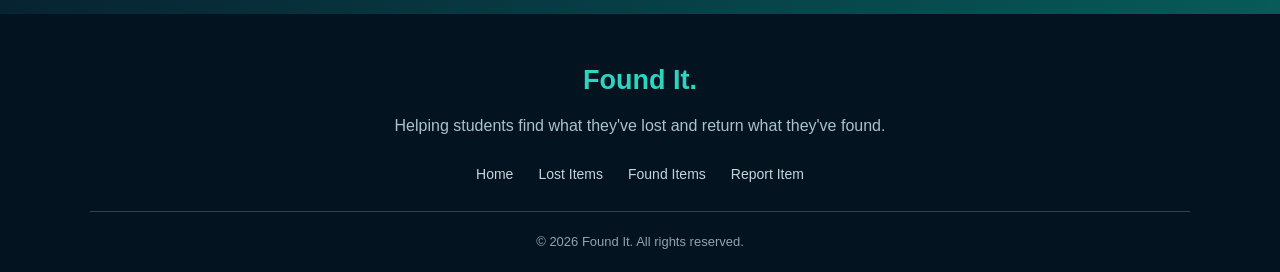
==== commit c05e10e1: "Add search, all items page and clickable campus locations" ====
--- a/index.html
+++ b/index.html
@@ -185,10 +185,9 @@
 
                 <h2>Recently Reported Items</h2>
 
-                <a href="lost-items.html">
-                    View All Items
-                </a>
-
+                <a href="all-items.html">
+    View All Items
+</a>
             </div>
 
 
@@ -313,34 +312,35 @@
                 university spaces.
             </p>
 
-            <div class="location-container">
-
-                <article>
-                    <h3>Library</h3>
-                </article>
-
-                <article>
-                    <h3>Lecture Halls</h3>
-                </article>
-
-                <article>
-                    <h3>Computer Labs</h3>
-                </article>
-
-                <article>
-                    <h3>Cafeteria</h3>
-                </article>
-
-                <article>
-                    <h3>Parking Area</h3>
-                </article>
-
-                <article>
-                    <h3>Common Areas</h3>
-                </article>
-
-            </div>
-
+           <div class="location-container">
+
+    <article data-location="library" data-title="Library" role="button" tabindex="0">
+        <h3>Library</h3>
+    </article>
+
+    <article data-location="lecture" data-title="Lecture Halls" role="button" tabindex="0">
+        <h3>Lecture Halls</h3>
+    </article>
+
+    <article data-location="lab" data-title="Computer Labs" role="button" tabindex="0">
+        <h3>Computer Labs</h3>
+    </article>
+
+    <article data-location="cafeteria" data-title="Cafeteria" role="button" tabindex="0">
+        <h3>Cafeteria</h3>
+    </article>
+
+    <article data-location="parking" data-title="Parking Area" role="button" tabindex="0">
+        <h3>Parking Area</h3>
+    </article>
+
+    <article data-location="common" data-title="Common Areas" role="button" tabindex="0">
+        <h3>Common Areas</h3>
+    </article>
+
+</div>
+
+<div id="locationResults" class="search-results" aria-live="polite"></div>
         </section>
 
 
@@ -448,5 +448,6 @@
     </footer>
 
 <script type="module" src="js/search.js"></script>
+<script type="module" src="js/location.js"></script>
 </body>
 </html>
--- a/style.css
+++ b/style.css
@@ -704,4 +704,24 @@
 
 .search-message-links a:hover {
     color: var(--navy);
+}
+
+
+
+.location-container article {
+    cursor: pointer;
+}
+
+.location-container article.active {
+    background-color: var(--teal);
+    border-bottom-color: var(--teal-light);
+}
+
+.location-container article:focus-visible {
+    outline: 3px solid var(--teal-light);
+    outline-offset: 2px;
+}
+
+.campus-locations .search-results {
+    margin-top: 30px;
 }
--- a/style.css
+++ b/style.css
@@ -704,4 +704,24 @@
 
 .search-message-links a:hover {
     color: var(--navy);
+}
+
+
+
+.location-container article {
+    cursor: pointer;
+}
+
+.location-container article.active {
+    background-color: var(--teal);
+    border-bottom-color: var(--teal-light);
+}
+
+.location-container article:focus-visible {
+    outline: 3px solid var(--teal-light);
+    outline-offset: 2px;
+}
+
+.campus-locations .search-results {
+    margin-top: 30px;
 }
